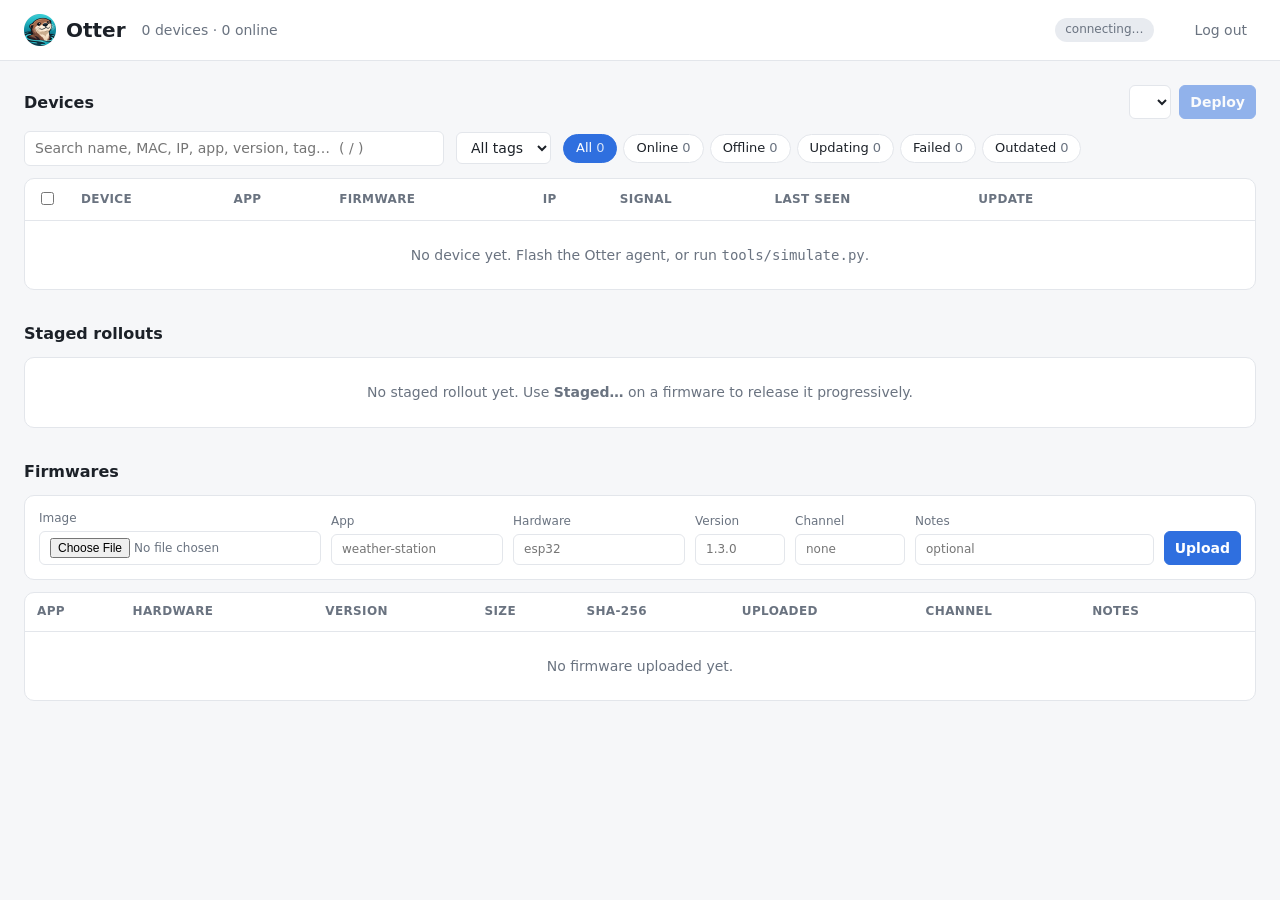
==== server/otter/static/index.html @ e9c2b3d4 "Crash reports: core dump summaries decoded into readable call stacks - ESP-IDF agent: after a crash " ====
<!doctype html>
<html lang="en">
<head>
  <meta charset="utf-8">
  <meta name="viewport" content="width=device-width, initial-scale=1">
  <title>Otter</title>
  <link rel="icon" type="image/png" href="favicon.png">
  <link rel="apple-touch-icon" href="apple-touch-icon.png">
  <link rel="stylesheet" href="style.css">
</head>
<body>
  <header>
    <h1><img src="logo-mark.png" alt="" width="32" height="32"> Otter</h1>
    <div id="summary" class="muted"></div>
    <span id="live" class="live">connecting…</span>
    <span id="user" class="muted"></span>
    <button id="logout" class="ghost">Log out</button>
  </header>

  <main>
    <section>
      <div class="section-head">
        <h2>Devices</h2>
        <div class="toolbar">
          <button class="ghost selection-cmd" data-cmd="identify" hidden title="Make the selected devices show themselves (LED)">Identify</button>
          <button class="ghost selection-cmd" data-cmd="reboot" hidden>Reboot</button>
          <select id="deploy-fw" aria-label="Firmware to deploy"></select>
          <button id="deploy-btn" class="primary" disabled>Deploy</button>
        </div>
      </div>
      <div class="filters">
        <input type="search" id="search" placeholder="Search name, MAC, IP, app, version, tag…  ( / )" aria-label="Search devices">
        <select id="tag-filter" aria-label="Filter by tag"></select>
        <div class="chips" role="group" aria-label="Show"></div>
      </div>
      <div class="table-wrap">
        <table id="devices">
          <thead>
            <tr>
              <th class="check"><input type="checkbox" id="select-all" aria-label="Select all"></th>
              <th>Device</th>
              <th>App</th>
              <th>Firmware</th>
              <th>IP</th>
              <th>Signal</th>
              <th>Last seen</th>
              <th class="update-col">Update</th>
              <th></th>
            </tr>
          </thead>
          <tbody></tbody>
        </table>
        <p id="no-devices" class="empty">No device yet. Flash the Otter agent, or run <code>tools/simulate.py</code>.</p>
        <p id="no-match" class="empty" hidden>No device matches these filters. <button class="link clear-filters">Clear filters</button></p>
      </div>
    </section>

    <section id="rollouts-section">
      <div class="section-head">
        <h2>Staged rollouts</h2>
      </div>
      <div id="rollouts"></div>
      <p id="no-rollouts" class="empty card">No staged rollout yet. Use <strong>Staged…</strong> on a firmware to release it progressively.</p>
    </section>

    <section>
      <div class="section-head">
        <h2>Firmwares</h2>
      </div>
      <form id="upload" class="upload">
        <label>Image <input type="file" name="file" accept=".bin" required></label>
        <label>App <input name="app" list="known-apps" placeholder="weather-station" required></label>
        <label>Hardware <input name="hw" list="known-hws" placeholder="esp32" required></label>
        <label>Version <input name="version" placeholder="1.3.0" required></label>
        <label>Channel <input name="channel" list="known-channels" placeholder="none" autocomplete="off"></label>
        <label class="grow">Notes <input name="notes" placeholder="optional"></label>
        <button class="primary" type="submit">Upload</button>
        <datalist id="known-apps"></datalist>
        <datalist id="known-hws"></datalist>
        <datalist id="known-channels"></datalist>
      </form>
      <div class="table-wrap">
        <table id="firmwares">
          <thead>
            <tr><th>App</th><th>Hardware</th><th>Version</th><th>Size</th><th>SHA-256</th><th>Uploaded</th><th>Channel</th><th>Notes</th><th></th></tr>
          </thead>
          <tbody></tbody>
        </table>
        <p id="no-firmwares" class="empty">No firmware uploaded yet.</p>
      </div>
    </section>
  </main>

  <dialog id="device-panel" aria-labelledby="panel-title">
    <div class="panel-head">
      <div>
        <h2 id="panel-title"></h2>
        <div class="panel-sub mono muted"></div>
      </div>
      <div class="toolbar">
        <button class="rename ghost">Rename</button>
        <button class="forget ghost danger">Forget</button>
        <button class="close ghost" aria-label="Close">✕</button>
      </div>
    </div>
    <dl class="info"></dl>
    <h3>Tags</h3>
    <div class="tag-editor">
      <div class="tag-list"></div>
      <form class="tag-add">
        <input name="tag" list="known-tags" placeholder="add a tag…" maxlength="32" autocomplete="off" aria-label="New tag">
        <button class="ghost" type="submit">Add</button>
      </form>
    </div>
    <datalist id="known-tags"></datalist>
    <h3>Update channel</h3>
    <div class="channel-follow">
      <select aria-label="Update channel"></select>
      <span class="muted">Gets the newest firmware published on this channel (and on <em>stable</em>) automatically.</span>
    </div>
    <h3>Configuration</h3>
    <div class="config">
      <p class="config-state"></p>
      <table class="config-table"><tbody></tbody></table>
      <form class="config-edit">
        <label>Values of <select name="scope" aria-label="Configuration scope"></select></label>
        <textarea name="values" rows="4" spellcheck="false" aria-label="Values (JSON object)"></textarea>
        <div class="config-actions"><span class="muted">A JSON object of strings, numbers and booleans.</span><button type="submit">Save</button></div>
      </form>
    </div>
    <h3>Access</h3>
    <div class="access">
      <span class="access-state"></span>
      <button class="ghost approve" hidden>Approve</button>
      <button class="ghost reenroll" hidden>Re-enroll</button>
      <button class="ghost danger revoke" hidden>Revoke</button>
    </div>
    <h3>Commands</h3>
    <div class="commands">
      <div class="command-bar">
        <button class="ghost cmd" data-cmd="reboot">Reboot</button>
        <button class="ghost cmd" data-cmd="identify" title="Blink its LED, or whatever the firmware does to show itself">Identify</button>
        <form class="cmd-custom">
          <input name="name" placeholder="other command" maxlength="32" pattern="[a-z][a-z0-9_]{0,31}" autocomplete="off" aria-label="Command name" required>
          <input name="args" placeholder='args, e.g. {"level": 2}' autocomplete="off" aria-label="Command arguments (JSON object)">
          <button class="ghost" type="submit">Send</button>
        </form>
      </div>
      <ul class="command-log"></ul>
    </div>
    <h3>Crashes</h3>
    <div class="crashes">
      <p class="empty crashes-empty">No crash reported.</p>
      <div class="crash-list"></div>
    </div>
    <h3>Deployment history</h3>
    <div class="table-wrap">
      <table class="history">
        <thead><tr><th>Version</th><th>Status</th><th>Started</th><th>Duration</th><th>Details</th></tr></thead>
        <tbody></tbody>
      </table>
      <p class="empty history-empty">No deployment yet.</p>
    </div>
  </dialog>

  <dialog id="rollout-dialog" aria-labelledby="rollout-title">
    <form method="dialog" class="rollout-form">
      <h2 id="rollout-title"></h2>
      <p class="muted">Devices not on this version are split into stages. Each stage starts once the previous
        one succeeded and the soak time has passed; too many failures halt the rollout.</p>
      <div class="form-grid">
        <label>Stages (cumulative %) <input name="stages" value="10, 50, 100" required></label>
        <label>Soak time (minutes) <input name="soak" type="number" min="0" step="1" value="5" required></label>
        <label>Halt above (% failed) <input name="rate" type="number" min="0" max="100" step="1" value="20" required></label>
        <label>Target <select name="target"></select></label>
      </div>
      <p class="preview"></p>
      <div class="toolbar end">
        <button value="cancel" formnovalidate class="ghost">Cancel</button>
        <button value="start" class="primary">Start rollout</button>
      </div>
    </form>
  </dialog>

  <div id="toasts" aria-live="polite"></div>
  <script src="app.js"></script>
</body>
</html>
---- server/otter/static/style.css ----
:root {
  --bg: #f6f7f9;
  --surface: #ffffff;
  --border: #e3e6eb;
  --text: #1c2128;
  --muted: #6a7380;
  --accent: #2f6fdf;
  --accent-text: #ffffff;
  --ok: #1f9d55;
  --warn: #c98a00;
  --err: #d64545;
  --track: #e8ebf0;
  --row-hover: #f2f4f7;
  --mono: ui-monospace, SFMono-Regular, Menlo, Consolas, monospace;
  color-scheme: light;
}

@media (prefers-color-scheme: dark) {
  :root {
    --bg: #111418;
    --surface: #181c22;
    --border: #2a3039;
    --text: #e4e7eb;
    --muted: #8b95a3;
    --accent: #5b8ef0;
    --accent-text: #0b1220;
    --ok: #3cc47c;
    --warn: #e0a82e;
    --err: #ef6b6b;
    --track: #262c35;
    --row-hover: #1e232a;
    color-scheme: dark;
  }
}

* { box-sizing: border-box; }
/* `hidden` must win over any display rule (e.g. grid cards). */
[hidden] { display: none !important; }

body {
  margin: 0;
  background: var(--bg);
  color: var(--text);
  font: 14px/1.45 system-ui, -apple-system, "Segoe UI", sans-serif;
}

header {
  display: flex;
  align-items: center;
  gap: 16px;
  padding: 14px 24px;
  background: var(--surface);
  border-bottom: 1px solid var(--border);
}
header h1 { margin: 0; font-size: 20px; display: flex; align-items: center; gap: 10px; }
header h1 img { display: block; }
#summary { flex: 1; }

main { max-width: 1280px; margin: 0 auto; padding: 24px; display: grid; gap: 32px; }
/* Grid items don't shrink below their content by default: let wide tables scroll instead. */
main > section { min-width: 0; }

h2 { margin: 0; font-size: 16px; }
.section-head { display: flex; align-items: center; justify-content: space-between; gap: 12px; margin-bottom: 12px; flex-wrap: wrap; }
.toolbar { display: flex; gap: 8px; }

.muted { color: var(--muted); }
.mono { font-family: var(--mono); font-size: 12.5px; }

.live { font-size: 12px; padding: 3px 10px; border-radius: 99px; background: var(--track); color: var(--muted); }
.live.on { color: var(--ok); }
.live.on::before { content: "● "; }

.filters { display: flex; flex-wrap: wrap; gap: 8px 12px; align-items: center; margin-bottom: 12px; }
.filters input[type="search"] { flex: 1 1 260px; max-width: 420px; }
.chips { display: flex; flex-wrap: wrap; gap: 6px; }
.chip { border-radius: 99px; padding: 4px 12px; font-size: 13px; }
.chip .n { color: var(--muted); margin-left: 4px; font-variant-numeric: tabular-nums; }
.chip[aria-pressed="true"] { background: var(--accent); border-color: var(--accent); color: var(--accent-text); }
.chip[aria-pressed="true"] .n { color: inherit; opacity: .8; }
#tag-filter { max-width: 200px; }
.row-tags { display: flex; flex-wrap: wrap; gap: 4px; margin-top: 3px; }
.row-tags:empty { display: none; }
.tag-chip { font-size: 11px; padding: 0 7px; border-radius: 99px; color: var(--accent); background: color-mix(in srgb, var(--accent) 12%, transparent); white-space: nowrap; }
.tag-editor { display: flex; flex-wrap: wrap; gap: 8px; align-items: center; }
.tag-list { display: flex; flex-wrap: wrap; gap: 6px; }
.tag-list:empty::before { content: "No tag yet."; color: var(--muted); }
.tag-list .tag-chip { font-size: 13px; padding: 2px 4px 2px 10px; display: inline-flex; align-items: center; gap: 2px; }
.tag-list .tag-chip button { border: none; background: none; color: inherit; padding: 0 6px; line-height: 1; }
.tag-add { display: flex; gap: 6px; }
.tag-add input { width: 160px; }
#no-match .link { color: var(--accent); font-weight: 400; }

.table-wrap { background: var(--surface); border: 1px solid var(--border); border-radius: 10px; overflow-x: auto; }
table { width: 100%; border-collapse: collapse; }
th, td { padding: 10px 12px; text-align: left; white-space: nowrap; border-bottom: 1px solid var(--border); vertical-align: middle; }
th { font-size: 12px; font-weight: 600; color: var(--muted); text-transform: uppercase; letter-spacing: .03em; }
tbody tr:last-child td { border-bottom: none; }
tbody tr:hover { background: var(--row-hover); }
tr.offline td:not(.actions):not(.check) { opacity: .55; }
th.check, td.check { width: 32px; }
.update-col { width: 240px; }
.empty { margin: 0; padding: 24px; text-align: center; color: var(--muted); }

button, select, input {
  font: inherit;
  color: inherit;
  background: var(--surface);
  border: 1px solid var(--border);
  border-radius: 6px;
  padding: 6px 10px;
}
button { cursor: pointer; }
button:disabled { opacity: .5; cursor: default; }
button.primary { background: var(--accent); border-color: var(--accent); color: var(--accent-text); font-weight: 600; }
button.ghost { background: none; border-color: transparent; color: var(--muted); padding: 4px 8px; }
button.ghost:hover { border-color: var(--border); color: var(--text); }
button.danger:hover { color: var(--err); }
button.link { background: none; border: none; padding: 0; font-weight: 600; text-align: left; }
button.link:hover { color: var(--accent); }
input[type="checkbox"] { accent-color: var(--accent); }

.tag { font-size: 11px; padding: 1px 6px; border-radius: 4px; background: var(--track); color: var(--muted); font-family: var(--mono); }
.target { color: var(--accent); }

.dot { display: inline-block; width: 8px; height: 8px; border-radius: 50%; background: var(--muted); margin-right: 6px; }
.online .dot { background: var(--ok); box-shadow: 0 0 0 3px color-mix(in srgb, var(--ok) 20%, transparent); }

.signal { display: inline-flex; align-items: flex-end; gap: 2px; height: 14px; }
.signal i { width: 3px; background: var(--track); border-radius: 1px; }
.signal i:nth-child(1) { height: 25%; } .signal i:nth-child(2) { height: 50%; }
.signal i:nth-child(3) { height: 75%; } .signal i:nth-child(4) { height: 100%; }
.signal i.on { background: var(--text); }

.bar { height: 6px; background: var(--track); border-radius: 99px; overflow: hidden; }
.fill { height: 100%; width: 0; background: var(--accent); border-radius: 99px; transition: width .6s ease, background-color .3s; }
.st-pending .fill { width: 100% !important; background: repeating-linear-gradient(-45deg, var(--track) 0 6px, color-mix(in srgb, var(--accent) 35%, transparent) 6px 12px); background-size: 17px 17px; animation: stripes 1s linear infinite; }
.st-rebooting .fill { background: var(--warn); animation: pulse 1s ease-in-out infinite; }
.st-success .fill { background: var(--ok); }
.ustate { font-size: 12px; color: var(--muted); margin-top: 4px; }
.st-success .ustate { color: var(--ok); }
.st-failed .ustate { color: var(--err); }
.update:not([class*="st-"]) .ustate { margin-top: 0; }

@keyframes stripes { to { background-position: 17px 0; } }
@keyframes pulse { 50% { opacity: .5; } }

.actions { text-align: right; }

.upload { display: flex; flex-wrap: wrap; gap: 10px; align-items: flex-end; margin-bottom: 12px; padding: 14px; background: var(--surface); border: 1px solid var(--border); border-radius: 10px; }
.upload label { display: grid; gap: 4px; font-size: 12px; color: var(--muted); }
.upload label.grow { flex: 1; min-width: 160px; }
.upload input { width: 100%; }
.upload input[name="version"] { width: 90px; }

dialog#device-panel {
  width: min(760px, calc(100vw - 32px));
  max-height: calc(100vh - 64px);
  padding: 20px;
  border: 1px solid var(--border);
  border-radius: 12px;
  background: var(--bg);
  color: var(--text);
  box-shadow: 0 12px 40px rgb(0 0 0 / .3);
}
dialog#device-panel::backdrop { background: rgb(0 0 0 / .45); }
.panel-head { display: flex; justify-content: space-between; align-items: flex-start; gap: 12px; margin-bottom: 16px; }
.panel-head h2 { font-size: 18px; }
h3 { margin: 20px 0 8px; font-size: 14px; }
.info { display: grid; grid-template-columns: repeat(auto-fill, minmax(160px, 1fr)); gap: 12px 20px; margin: 0; padding: 14px; background: var(--surface); border: 1px solid var(--border); border-radius: 10px; }
.info div { min-width: 0; }
.info dt { font-size: 11px; font-weight: 600; text-transform: uppercase; letter-spacing: .03em; color: var(--muted); }
.info dd { margin: 2px 0 0; overflow-wrap: anywhere; }
.info dd.crash { color: var(--err); font-weight: 600; }
.crash-chip { font-size: 11px; padding: 0 7px; border-radius: 99px; color: var(--err); background: color-mix(in srgb, var(--err) 12%, transparent); white-space: nowrap; }
.history td.details { white-space: normal; color: var(--muted); }
.badge { font-size: 12px; padding: 1px 8px; border-radius: 99px; background: var(--track); }
.badge.success { color: var(--ok); }
.badge.failed { color: var(--err); }
.badge.pending, .badge.downloading, .badge.rebooting { color: var(--accent); }

.card { background: var(--surface); border: 1px solid var(--border); border-radius: 10px; }
#rollouts { display: grid; gap: 12px; }
#rollouts:empty { display: none; }
.rollout { padding: 14px 16px; }
.rollout-head { display: flex; flex-wrap: wrap; align-items: center; gap: 8px 12px; }
.rollout-head .title { font-weight: 600; }
.rollout-head .toolbar { margin-left: auto; }
.rollout .message { margin: 8px 0 0; color: var(--err); }
.rollout .meta { margin: 6px 0 0; font-size: 12px; color: var(--muted); }
.stages { display: grid; grid-template-columns: repeat(auto-fit, minmax(150px, 1fr)); gap: 10px; margin-top: 12px; }
.stage { font-size: 12px; color: var(--muted); }
.stage.current { color: var(--text); }
.stage .label { display: flex; justify-content: space-between; margin-bottom: 4px; }
.segments { display: flex; height: 8px; border-radius: 99px; overflow: hidden; background: var(--track); }
.stage.current .segments { outline: 2px solid color-mix(in srgb, var(--accent) 45%, transparent); outline-offset: 1px; }
.segments i { display: block; height: 100%; }
.segments .success { background: var(--ok); }
.segments .failed { background: var(--err); }
.segments .active { background: var(--accent); }
.segments .cancelled { background: var(--muted); opacity: .5; }
.badge.running { color: var(--accent); }
.badge.halted, .badge.aborted { color: var(--err); }
.badge.completed { color: var(--ok); }
.badge.paused, .badge.queued { color: var(--warn); }
dialog#rollout-dialog { width: min(560px, calc(100vw - 32px)); padding: 20px; border: 1px solid var(--border); border-radius: 12px; background: var(--bg); color: var(--text); }
dialog#rollout-dialog::backdrop { background: rgb(0 0 0 / .45); }
.rollout-form h2 { margin-bottom: 6px; }
.rollout-form p { margin: 0 0 14px; font-size: 13px; }
.form-grid { display: grid; grid-template-columns: 1fr 1fr; gap: 12px; margin-bottom: 12px; }
.form-grid label { display: grid; gap: 4px; font-size: 12px; color: var(--muted); }
.rollout-form .preview { color: var(--text); }
.toolbar.end { justify-content: flex-end; }
@media (max-width: 480px) { .form-grid { grid-template-columns: 1fr; } }

.login-page { display: grid; place-items: center; min-height: 100vh; }
.login { width: min(360px, calc(100vw - 32px)); display: grid; justify-items: center; gap: 8px; padding: 24px 0; }
.login h1 { margin: 0 0 12px; font-size: 24px; }
.login form, .login .setup { width: 100%; padding: 20px; display: grid; gap: 12px; }
.login label { display: grid; gap: 4px; font-size: 12px; color: var(--muted); }
.login .error { margin: 0; color: var(--err); font-size: 13px; }
.login .setup { font-size: 13px; gap: 6px; }
.login pre { margin: 0; padding: 8px 10px; overflow-x: auto; font-family: var(--mono); font-size: 12px; background: var(--track); border-radius: 6px; }
#user { font-size: 13px; }

.chan-chip { font-size: 11px; padding: 0 7px; border-radius: 99px; color: var(--ok); background: color-mix(in srgb, var(--ok) 12%, transparent); white-space: nowrap; }
.config-state { margin: 0 0 6px; font-size: 13px; }
.config-state.pending { color: var(--accent); }
.config-state.unsupported { color: var(--muted); }
.config-table { border-collapse: collapse; font-size: 13px; margin-bottom: 8px; }
.config-table td { padding: 3px 14px 3px 0; border-top: 1px solid var(--border); }
.config-table td.key { font-family: var(--mono, monospace); }
.config-table td.src { color: var(--muted); }
.config-edit { display: grid; gap: 6px; font-size: 13px; }
.config-edit textarea { font-family: var(--mono, monospace); font-size: 12px; width: 100%; box-sizing: border-box; resize: vertical; }
.config-actions { display: flex; justify-content: space-between; align-items: center; gap: 8px; }
.access { display: flex; flex-wrap: wrap; gap: 6px 10px; align-items: center; font-size: 13px; }
.access-state.revoked { color: var(--err); font-weight: 600; }
.access-state.awaiting_approval { color: var(--warn); font-weight: 600; }
.auth-chip { font-size: 11px; padding: 0 7px; border-radius: 99px; white-space: nowrap; }
.auth-chip.revoked { color: var(--err); background: color-mix(in srgb, var(--err) 12%, transparent); }
.auth-chip.awaiting_approval { color: var(--warn); background: color-mix(in srgb, var(--warn) 14%, transparent); }
.crash-list details { border-top: 1px solid var(--border); padding: 6px 0; font-size: 13px; }
.crash-list summary { cursor: pointer; }
.crash-list summary .reason { color: var(--err); }
.crash-list ol { margin: 6px 0 2px; padding-left: 22px; font-family: var(--mono, monospace); font-size: 12px; }
.crash-list li.stack { opacity: .75; }
.crash-list .where { color: var(--muted); }
.crash-list .hint { color: var(--muted); margin: 4px 0 0; }
.command-bar { display: flex; flex-wrap: wrap; gap: 6px; align-items: center; }
.cmd-custom { display: flex; flex-wrap: wrap; gap: 6px; margin-left: auto; }
.cmd-custom input[name=name] { width: 140px; }
.cmd-custom input[name=args] { width: 180px; font-family: var(--mono, monospace); font-size: 12px; }
.command-log { list-style: none; margin: 8px 0 0; padding: 0; font-size: 13px; }
.command-log li { display: flex; flex-wrap: wrap; gap: 4px 10px; padding: 4px 0; border-top: 1px solid var(--border); }
.command-log .cmd-name { font-family: var(--mono, monospace); }
.command-log .cmd-result { color: var(--muted); overflow-wrap: anywhere; }
.command-log .done { color: var(--ok); }
.command-log .failed, .command-log .expired { color: var(--err); }
.command-log .queued, .command-log .sent { color: var(--accent); }
.channel-follow { display: flex; flex-wrap: wrap; gap: 8px 12px; align-items: center; font-size: 13px; }
.channel-select { padding: 3px 6px; font-size: 13px; }
.upload input[name="channel"] { width: 110px; }

#toasts { position: fixed; right: 16px; bottom: 16px; display: grid; gap: 8px; z-index: 10; }
.toast { background: var(--surface); border: 1px solid var(--border); border-left: 3px solid var(--accent); padding: 10px 14px; border-radius: 8px; box-shadow: 0 4px 16px rgb(0 0 0 / .15); max-width: 380px; }
.toast.ok { border-left-color: var(--ok); }
.toast.err { border-left-color: var(--err); }

@media (max-width: 640px) {
  header, main { padding-left: 16px; padding-right: 16px; }
  header { flex-wrap: wrap; }
}
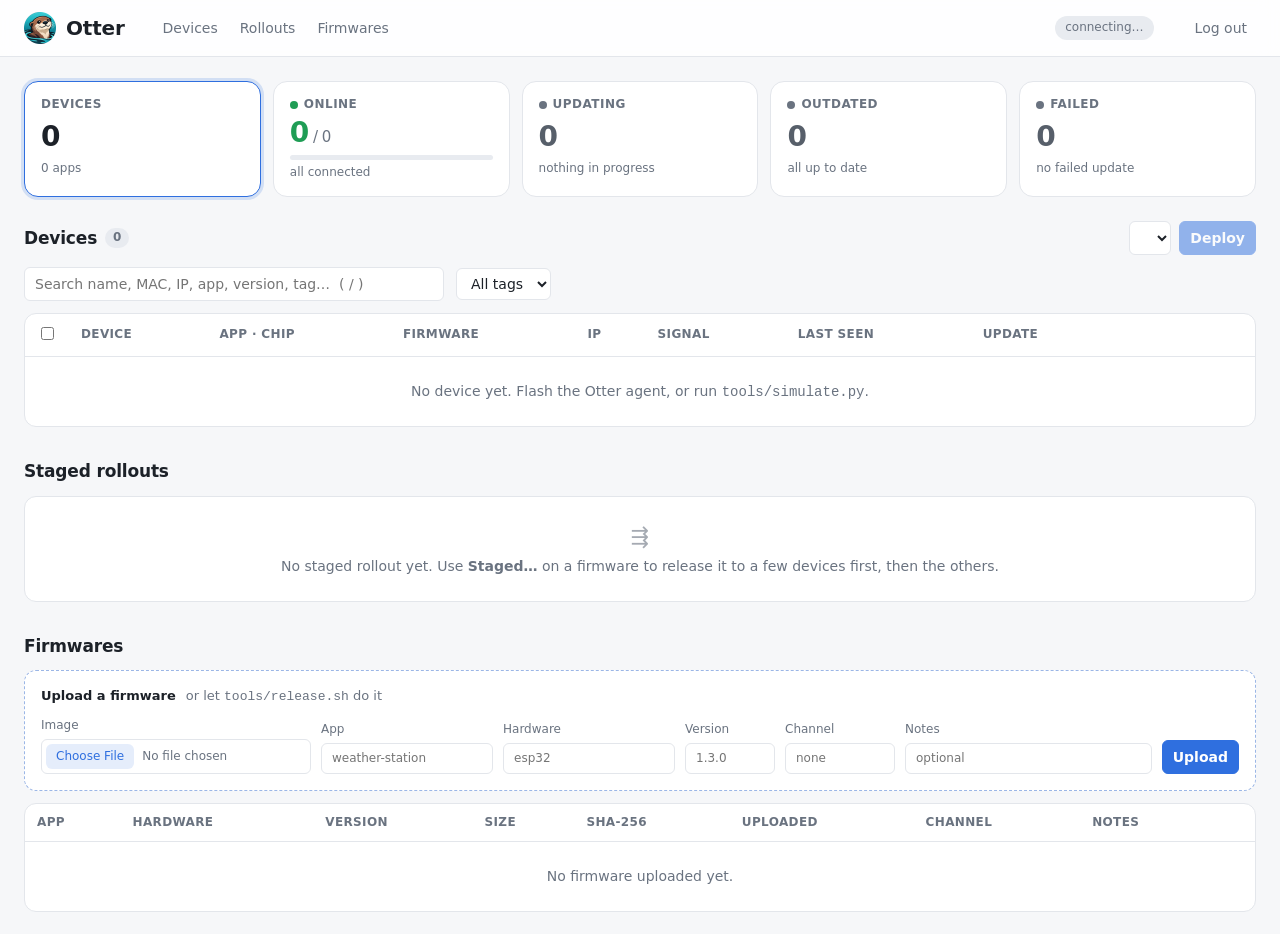
==== commit c4a61490: "A nicer main page - A fleet overview on top: devices, online (with a bar), updating (average   progr" ====
--- a/server/otter/static/index.html
+++ b/server/otter/static/index.html
@@ -11,16 +11,21 @@
 <body>
   <header>
     <h1><img src="logo-mark.png" alt="" width="32" height="32"> Otter</h1>
-    <div id="summary" class="muted"></div>
+    <nav class="sections" aria-label="Sections">
+      <a href="#devices-section">Devices</a>
+      <a href="#rollouts-section">Rollouts</a>
+      <a href="#firmwares-section">Firmwares</a>
+    </nav>
     <span id="live" class="live">connecting…</span>
     <span id="user" class="muted"></span>
     <button id="logout" class="ghost">Log out</button>
   </header>
 
   <main>
-    <section>
+    <section id="devices-section">
+      <div class="overview" role="group" aria-label="Show"></div>
       <div class="section-head">
-        <h2>Devices</h2>
+        <h2>Devices <span class="count" id="device-count"></span></h2>
         <div class="toolbar">
           <button class="ghost selection-cmd" data-cmd="identify" hidden title="Make the selected devices show themselves (LED)">Identify</button>
           <button class="ghost selection-cmd" data-cmd="reboot" hidden>Reboot</button>
@@ -31,7 +36,6 @@
       <div class="filters">
         <input type="search" id="search" placeholder="Search name, MAC, IP, app, version, tag…  ( / )" aria-label="Search devices">
         <select id="tag-filter" aria-label="Filter by tag"></select>
-        <div class="chips" role="group" aria-label="Show"></div>
       </div>
       <div class="table-wrap">
         <table id="devices">
@@ -39,7 +43,7 @@
             <tr>
               <th class="check"><input type="checkbox" id="select-all" aria-label="Select all"></th>
               <th>Device</th>
-              <th>App</th>
+              <th>App · chip</th>
               <th>Firmware</th>
               <th>IP</th>
               <th>Signal</th>
@@ -60,14 +64,15 @@
         <h2>Staged rollouts</h2>
       </div>
       <div id="rollouts"></div>
-      <p id="no-rollouts" class="empty card">No staged rollout yet. Use <strong>Staged…</strong> on a firmware to release it progressively.</p>
+      <p id="no-rollouts" class="empty card"><span class="empty-icon" aria-hidden="true">⇶</span>No staged rollout yet. Use <strong>Staged…</strong> on a firmware to release it to a few devices first, then the others.</p>
     </section>
 
-    <section>
+    <section id="firmwares-section">
       <div class="section-head">
-        <h2>Firmwares</h2>
+        <h2>Firmwares <span class="count" id="firmware-count"></span></h2>
       </div>
       <form id="upload" class="upload">
+        <div class="upload-title"><strong>Upload a firmware</strong><span class="muted">or let <code>tools/release.sh</code> do it</span></div>
         <label>Image <input type="file" name="file" accept=".bin" required></label>
         <label>App <input name="app" list="known-apps" placeholder="weather-station" required></label>
         <label>Hardware <input name="hw" list="known-hws" placeholder="esp32" required></label>
@@ -92,10 +97,16 @@
   </main>
 
   <dialog id="device-panel" aria-labelledby="panel-title">
-    <div class="panel-head">
-      <div>
-        <h2 id="panel-title"></h2>
-        <div class="panel-sub mono muted"></div>
+    <div class="panel-hero">
+      <div class="hero-chip" aria-hidden="true">
+        <svg viewBox="0 0 24 24" width="28" height="28" fill="none" stroke="currentColor" stroke-width="1.6" stroke-linecap="round">
+          <rect x="6" y="6" width="12" height="12" rx="2"/><rect x="9.5" y="9.5" width="5" height="5" rx=".8"/>
+          <path d="M9 2.5v3.5M15 2.5v3.5M9 18v3.5M15 18v3.5M2.5 9H6M2.5 15H6M18 9h3.5M18 15h3.5"/>
+        </svg>
+      </div>
+      <div class="hero-id">
+        <div class="hero-title"><h2 id="panel-title"></h2><span class="status-pill"></span></div>
+        <div class="panel-sub"></div>
       </div>
       <div class="toolbar">
         <button class="rename ghost">Rename</button>
@@ -103,63 +114,94 @@
         <button class="close ghost" aria-label="Close">✕</button>
       </div>
     </div>
-    <dl class="info"></dl>
-    <h3>Tags</h3>
-    <div class="tag-editor">
-      <div class="tag-list"></div>
-      <form class="tag-add">
-        <input name="tag" list="known-tags" placeholder="add a tag…" maxlength="32" autocomplete="off" aria-label="New tag">
-        <button class="ghost" type="submit">Add</button>
-      </form>
-    </div>
-    <datalist id="known-tags"></datalist>
-    <h3>Update channel</h3>
-    <div class="channel-follow">
-      <select aria-label="Update channel"></select>
-      <span class="muted">Gets the newest firmware published on this channel (and on <em>stable</em>) automatically.</span>
-    </div>
-    <h3>Configuration</h3>
-    <div class="config">
-      <p class="config-state"></p>
-      <table class="config-table"><tbody></tbody></table>
-      <form class="config-edit">
-        <label>Values of <select name="scope" aria-label="Configuration scope"></select></label>
-        <textarea name="values" rows="4" spellcheck="false" aria-label="Values (JSON object)"></textarea>
-        <div class="config-actions"><span class="muted">A JSON object of strings, numbers and booleans.</span><button type="submit">Save</button></div>
-      </form>
-    </div>
-    <h3>Access</h3>
-    <div class="access">
-      <span class="access-state"></span>
-      <button class="ghost approve" hidden>Approve</button>
-      <button class="ghost reenroll" hidden>Re-enroll</button>
-      <button class="ghost danger revoke" hidden>Revoke</button>
-    </div>
-    <h3>Commands</h3>
-    <div class="commands">
-      <div class="command-bar">
-        <button class="ghost cmd" data-cmd="reboot">Reboot</button>
-        <button class="ghost cmd" data-cmd="identify" title="Blink its LED, or whatever the firmware does to show itself">Identify</button>
-        <form class="cmd-custom">
-          <input name="name" placeholder="other command" maxlength="32" pattern="[a-z][a-z0-9_]{0,31}" autocomplete="off" aria-label="Command name" required>
-          <input name="args" placeholder='args, e.g. {"level": 2}' autocomplete="off" aria-label="Command arguments (JSON object)">
-          <button class="ghost" type="submit">Send</button>
-        </form>
-      </div>
-      <ul class="command-log"></ul>
-    </div>
-    <h3>Crashes</h3>
-    <div class="crashes">
-      <p class="empty crashes-empty">No crash reported.</p>
-      <div class="crash-list"></div>
-    </div>
-    <h3>Deployment history</h3>
-    <div class="table-wrap">
-      <table class="history">
-        <thead><tr><th>Version</th><th>Status</th><th>Started</th><th>Duration</th><th>Details</th></tr></thead>
-        <tbody></tbody>
-      </table>
-      <p class="empty history-empty">No deployment yet.</p>
+
+    <div class="stat-row"></div>
+
+    <div class="panel-grid">
+      <section class="pcard">
+        <h3>Hardware</h3>
+        <dl class="info info-hw"></dl>
+      </section>
+      <section class="pcard">
+        <h3>Connection</h3>
+        <dl class="info info-net"></dl>
+      </section>
+
+      <section class="pcard wide">
+        <div class="pcard-head">
+          <h3>Updates</h3>
+          <label class="channel-follow">
+            <span class="muted">Channel</span>
+            <select aria-label="Update channel"></select>
+          </label>
+        </div>
+        <p class="hint channel-hint">Following a channel installs the newest firmware published on it (and on <em>stable</em>) automatically.</p>
+        <div class="table-wrap">
+          <table class="history">
+            <thead><tr><th>Version</th><th>Status</th><th>Started</th><th>Duration</th><th>Details</th></tr></thead>
+            <tbody></tbody>
+          </table>
+          <p class="empty history-empty">No deployment yet.</p>
+        </div>
+      </section>
+
+      <section class="pcard wide">
+        <h3>Commands</h3>
+        <div class="commands">
+          <div class="command-bar">
+            <button class="cmd" data-cmd="reboot">↻ Reboot</button>
+            <button class="cmd" data-cmd="identify" title="Blink its LED, or whatever the firmware does to show itself">✦ Identify</button>
+            <form class="cmd-custom">
+              <input name="name" placeholder="other command" maxlength="32" pattern="[a-z][a-z0-9_]{0,31}" autocomplete="off" aria-label="Command name" required>
+              <input name="args" placeholder='args, e.g. {"level": 2}' autocomplete="off" aria-label="Command arguments (JSON object)">
+              <button type="submit">Send</button>
+            </form>
+          </div>
+          <ul class="command-log"></ul>
+        </div>
+      </section>
+
+      <section class="pcard">
+        <h3>Configuration</h3>
+        <div class="config">
+          <p class="config-state"></p>
+          <table class="config-table"><tbody></tbody></table>
+          <form class="config-edit">
+            <label>Values of <select name="scope" aria-label="Configuration scope"></select></label>
+            <textarea name="values" rows="4" spellcheck="false" aria-label="Values (JSON object)"></textarea>
+            <div class="config-actions"><span class="muted">A JSON object of strings, numbers and booleans.</span><button type="submit">Save</button></div>
+          </form>
+        </div>
+      </section>
+
+      <section class="pcard">
+        <h3>Tags</h3>
+        <div class="tag-editor">
+          <div class="tag-list"></div>
+          <form class="tag-add">
+            <input name="tag" list="known-tags" placeholder="add a tag…" maxlength="32" autocomplete="off" aria-label="New tag">
+            <button type="submit">Add</button>
+          </form>
+        </div>
+        <datalist id="known-tags"></datalist>
+        <h3 class="sub">Access</h3>
+        <div class="access">
+          <span class="access-state"></span>
+          <div class="access-actions">
+            <button class="approve" hidden>Approve</button>
+            <button class="reenroll" hidden>Re-enroll</button>
+            <button class="danger revoke" hidden>Revoke</button>
+          </div>
+        </div>
+      </section>
+
+      <section class="pcard wide">
+        <h3>Crashes</h3>
+        <div class="crashes">
+          <p class="empty crashes-empty">No crash reported. ✓</p>
+          <div class="crash-list"></div>
+        </div>
+      </section>
     </div>
   </dialog>
 
--- a/server/otter/static/style.css
+++ b/server/otter/static/style.css
@@ -45,22 +45,29 @@
 }
 
 header {
+  position: sticky; top: 0; z-index: 5;
   display: flex;
   align-items: center;
   gap: 16px;
-  padding: 14px 24px;
-  background: var(--surface);
+  padding: 12px 24px;
+  background: color-mix(in srgb, var(--surface) 85%, transparent);
+  backdrop-filter: saturate(1.4) blur(10px);
   border-bottom: 1px solid var(--border);
 }
-header h1 { margin: 0; font-size: 20px; display: flex; align-items: center; gap: 10px; }
+header h1 { margin: 0; font-size: 20px; display: flex; align-items: center; gap: 10px; letter-spacing: -.01em; }
 header h1 img { display: block; }
-#summary { flex: 1; }
+nav.sections { flex: 1; display: flex; gap: 2px; margin-left: 12px; }
+nav.sections a { color: var(--muted); text-decoration: none; font-weight: 500; padding: 6px 10px; border-radius: 8px; }
+nav.sections a:hover { color: var(--text); background: var(--row-hover); }
+main > section { scroll-margin-top: 72px; }
 
 main { max-width: 1280px; margin: 0 auto; padding: 24px; display: grid; gap: 32px; }
 /* Grid items don't shrink below their content by default: let wide tables scroll instead. */
 main > section { min-width: 0; }
 
-h2 { margin: 0; font-size: 16px; }
+h2 { margin: 0; font-size: 17px; display: flex; align-items: center; gap: 8px; letter-spacing: -.01em; }
+h2 .count { font-size: 12px; font-weight: 600; padding: 1px 8px; border-radius: 99px; background: var(--track); color: var(--muted); }
+h2 .count:empty { display: none; }
 .section-head { display: flex; align-items: center; justify-content: space-between; gap: 12px; margin-bottom: 12px; flex-wrap: wrap; }
 .toolbar { display: flex; gap: 8px; }
 
@@ -71,13 +78,32 @@
 .live.on { color: var(--ok); }
 .live.on::before { content: "● "; }
 
+/* Fleet overview: tiles that also filter the device list. */
+.overview { display: grid; grid-template-columns: repeat(5, minmax(0, 1fr)); gap: 12px; margin-bottom: 24px; }
+.tile {
+  --tone: var(--muted);
+  display: grid; gap: 2px; text-align: left; padding: 14px 16px; border-radius: 14px;
+  background: var(--surface); border: 1px solid var(--border);
+  transition: border-color .15s, box-shadow .15s, transform .15s;
+}
+.tile.ok { --tone: var(--ok); }
+.tile.accent { --tone: var(--accent); }
+.tile.warn { --tone: var(--warn); }
+.tile.err { --tone: var(--err); }
+.tile:hover { border-color: color-mix(in srgb, var(--tone) 45%, var(--border)); transform: translateY(-1px); box-shadow: 0 6px 18px rgb(0 0 0 / .06); }
+.tile[aria-pressed="true"] { border-color: var(--tone); box-shadow: 0 0 0 3px color-mix(in srgb, var(--tone) 18%, transparent); }
+.tile[data-show="all"][aria-pressed="true"] { --tone: var(--accent); }
+.tile-label { font-size: 12px; font-weight: 600; text-transform: uppercase; letter-spacing: .04em; color: var(--muted); display: flex; align-items: center; gap: 6px; }
+.tile:not([data-show="all"]) .tile-label::before { content: ""; width: 8px; height: 8px; border-radius: 50%; background: var(--tone); }
+.tile-value { font-size: 28px; font-weight: 650; letter-spacing: -.02em; font-variant-numeric: tabular-nums; line-height: 1.2; }
+.tile-value small { font-size: 15px; font-weight: 500; color: var(--muted); }
+.tile:not(.ok):not([data-show="all"]) .tile-value { color: color-mix(in srgb, var(--tone) 75%, var(--text)); }
+.tile-foot { font-size: 12px; color: var(--muted); }
+.tile .bar { height: 5px; margin: 4px 0 4px; }
+.tile.ok .fill { background: var(--ok); }
+
 .filters { display: flex; flex-wrap: wrap; gap: 8px 12px; align-items: center; margin-bottom: 12px; }
 .filters input[type="search"] { flex: 1 1 260px; max-width: 420px; }
-.chips { display: flex; flex-wrap: wrap; gap: 6px; }
-.chip { border-radius: 99px; padding: 4px 12px; font-size: 13px; }
-.chip .n { color: var(--muted); margin-left: 4px; font-variant-numeric: tabular-nums; }
-.chip[aria-pressed="true"] { background: var(--accent); border-color: var(--accent); color: var(--accent-text); }
-.chip[aria-pressed="true"] .n { color: inherit; opacity: .8; }
 #tag-filter { max-width: 200px; }
 .row-tags { display: flex; flex-wrap: wrap; gap: 4px; margin-top: 3px; }
 .row-tags:empty { display: none; }
@@ -91,18 +117,38 @@
 .tag-add input { width: 160px; }
 #no-match .link { color: var(--accent); font-weight: 400; }
 
-.table-wrap { background: var(--surface); border: 1px solid var(--border); border-radius: 10px; overflow-x: auto; }
+.table-wrap { background: var(--surface); border: 1px solid var(--border); border-radius: 12px; overflow-x: auto; }
 table { width: 100%; border-collapse: collapse; }
 th, td { padding: 10px 12px; text-align: left; white-space: nowrap; border-bottom: 1px solid var(--border); vertical-align: middle; }
 th { font-size: 12px; font-weight: 600; color: var(--muted); text-transform: uppercase; letter-spacing: .03em; }
 tbody tr:last-child td { border-bottom: none; }
 tbody tr:hover { background: var(--row-hover); }
+#devices tbody tr { cursor: pointer; }
+#devices td { padding-top: 12px; padding-bottom: 12px; }
+.who-wrap { display: flex; align-items: center; gap: 12px; }
+.avatar {
+  --tone: var(--ok);
+  flex: none; display: grid; place-items: center; width: 36px; height: 36px; border-radius: 10px;
+  color: var(--tone); background: color-mix(in srgb, var(--tone) 12%, transparent);
+}
+tr[data-status="err"] .avatar { --tone: var(--err); }
+tr[data-status="warn"] .avatar { --tone: var(--warn); }
+tr[data-status="accent"] .avatar { --tone: var(--accent); }
+tr[data-status="off"] .avatar { --tone: var(--muted); }
+#devices .name { font-size: 14.5px; }
+#devices .mac { font-size: 11.5px; }
+#devices .app { font-weight: 500; }
+#devices .hw { font-size: 12px; color: var(--muted); margin-top: 2px; }
+.newer { font-family: system-ui, sans-serif; font-size: 11px; font-weight: 600; padding: 1px 7px; border-radius: 99px; color: var(--warn); background: color-mix(in srgb, var(--warn) 14%, transparent); }
+.ver { font-family: var(--mono); font-size: 12.5px; padding: 2px 8px; border-radius: 6px; background: color-mix(in srgb, var(--accent) 10%, transparent); color: var(--accent); }
+td.fw-app { font-weight: 600; }
 tr.offline td:not(.actions):not(.check) { opacity: .55; }
 th.check, td.check { width: 32px; }
 .update-col { width: 240px; }
 .empty { margin: 0; padding: 24px; text-align: center; color: var(--muted); }
-
-button, select, input {
+.empty-icon { display: block; font-size: 22px; margin-bottom: 4px; opacity: .6; }
+
+button, select, input, textarea {
   font: inherit;
   color: inherit;
   background: var(--surface);
@@ -147,31 +193,115 @@
 
 .actions { text-align: right; }
 
-.upload { display: flex; flex-wrap: wrap; gap: 10px; align-items: flex-end; margin-bottom: 12px; padding: 14px; background: var(--surface); border: 1px solid var(--border); border-radius: 10px; }
+.upload { display: flex; flex-wrap: wrap; gap: 10px; align-items: flex-end; margin-bottom: 12px; padding: 16px; background: var(--surface); border: 1px dashed color-mix(in srgb, var(--accent) 40%, var(--border)); border-radius: 12px; }
+.upload-title { flex-basis: 100%; display: flex; flex-wrap: wrap; align-items: baseline; gap: 4px 10px; font-size: 13px; }
+.upload input[type="file"] { padding: 4px; }
+.upload input[type="file"]::file-selector-button { font: inherit; margin-right: 8px; padding: 4px 10px; border: none; border-radius: 6px; background: color-mix(in srgb, var(--accent) 12%, transparent); color: var(--accent); cursor: pointer; }
 .upload label { display: grid; gap: 4px; font-size: 12px; color: var(--muted); }
 .upload label.grow { flex: 1; min-width: 160px; }
 .upload input { width: 100%; }
 .upload input[name="version"] { width: 90px; }
 
+/* --- Device panel ------------------------------------------------------- */
 dialog#device-panel {
-  width: min(760px, calc(100vw - 32px));
-  max-height: calc(100vh - 64px);
-  padding: 20px;
+  --status: var(--ok);
+  width: min(980px, calc(100vw - 32px));
+  max-height: calc(100vh - 48px);
+  padding: 0;
   border: 1px solid var(--border);
-  border-radius: 12px;
+  border-radius: 16px;
   background: var(--bg);
   color: var(--text);
-  box-shadow: 0 12px 40px rgb(0 0 0 / .3);
-}
-dialog#device-panel::backdrop { background: rgb(0 0 0 / .45); }
-.panel-head { display: flex; justify-content: space-between; align-items: flex-start; gap: 12px; margin-bottom: 16px; }
-.panel-head h2 { font-size: 18px; }
-h3 { margin: 20px 0 8px; font-size: 14px; }
-.info { display: grid; grid-template-columns: repeat(auto-fill, minmax(160px, 1fr)); gap: 12px 20px; margin: 0; padding: 14px; background: var(--surface); border: 1px solid var(--border); border-radius: 10px; }
+  box-shadow: 0 24px 64px rgb(0 0 0 / .32);
+}
+dialog#device-panel[open] { animation: panel-in .18s ease-out; }
+@keyframes panel-in { from { opacity: 0; transform: translateY(8px) scale(.99); } }
+dialog#device-panel::backdrop { background: rgb(10 14 20 / .5); backdrop-filter: blur(2px); }
+#device-panel[data-status="err"] { --status: var(--err); }
+#device-panel[data-status="warn"] { --status: var(--warn); }
+#device-panel[data-status="accent"] { --status: var(--accent); }
+#device-panel[data-status="off"] { --status: var(--muted); }
+
+.panel-hero {
+  position: sticky; top: 0; z-index: 1;
+  display: flex; align-items: center; gap: 16px;
+  padding: 20px 24px;
+  background:
+    radial-gradient(120% 140% at 0% 0%, color-mix(in srgb, var(--status) 14%, transparent), transparent 60%),
+    var(--surface);
+  border-bottom: 1px solid var(--border);
+}
+.hero-chip {
+  flex: none; display: grid; place-items: center; width: 56px; height: 56px; border-radius: 14px;
+  color: var(--status);
+  background: color-mix(in srgb, var(--status) 12%, var(--surface));
+  border: 1px solid color-mix(in srgb, var(--status) 30%, transparent);
+}
+.hero-id { flex: 1; min-width: 0; }
+.hero-title { display: flex; flex-wrap: wrap; align-items: center; gap: 6px 12px; }
+.hero-title h2 { font-size: 21px; letter-spacing: -.01em; overflow-wrap: anywhere; }
+.status-pill {
+  display: inline-flex; align-items: center; gap: 6px;
+  font-size: 12px; font-weight: 600; padding: 2px 10px; border-radius: 99px;
+  color: var(--status); background: color-mix(in srgb, var(--status) 13%, transparent);
+}
+.status-pill::before { content: ""; width: 7px; height: 7px; border-radius: 50%; background: currentColor; }
+#device-panel[data-status="ok"] .status-pill::before { box-shadow: 0 0 0 3px color-mix(in srgb, var(--ok) 25%, transparent); }
+#device-panel[data-status="accent"] .status-pill::before { animation: pulse 1s ease-in-out infinite; }
+.panel-sub { display: flex; flex-wrap: wrap; align-items: center; gap: 2px 8px; margin-top: 4px; color: var(--muted); font-size: 13px; }
+.panel-sub .app-name { color: var(--text); font-weight: 600; }
+.panel-sub .sep { opacity: .5; }
+.panel-hero .toolbar { align-self: flex-start; }
+
+.stat-row { display: grid; grid-template-columns: repeat(4, minmax(0, 1fr)); gap: 12px; padding: 20px 24px 0; }
+.stat { padding: 12px 14px; background: var(--surface); border: 1px solid var(--border); border-radius: 12px; min-width: 0; }
+.stat-label { font-size: 11px; font-weight: 600; text-transform: uppercase; letter-spacing: .04em; color: var(--muted); }
+.stat-value { margin-top: 4px; font-size: 20px; font-weight: 600; font-variant-numeric: tabular-nums; display: flex; align-items: baseline; gap: 6px; white-space: nowrap; overflow: hidden; text-overflow: ellipsis; }
+.stat-value .mono { font-size: 19px; }
+.stat-value small { font-size: 12px; font-weight: 500; color: var(--muted); }
+.stat-foot { margin-top: 2px; font-size: 12px; color: var(--muted); min-height: 1.45em; }
+.stat-foot .bar { margin: 6px 0 4px; }
+.stat.weak .stat-foot { color: var(--warn); }
+.signal.big { height: 18px; gap: 3px; align-self: center; }
+.signal.big i { width: 4px; }
+.ok { color: var(--ok); }
+.err { color: var(--err); }
+.accent { color: var(--accent); }
+
+.panel-grid { display: grid; grid-template-columns: repeat(2, minmax(0, 1fr)); gap: 12px; padding: 12px 24px 24px; }
+.pcard { padding: 16px; background: var(--surface); border: 1px solid var(--border); border-radius: 12px; min-width: 0; }
+.pcard.wide { grid-column: 1 / -1; }
+.pcard h3 { margin: 0 0 12px; font-size: 13px; font-weight: 600; text-transform: uppercase; letter-spacing: .04em; color: var(--muted); }
+.pcard h3.sub { margin-top: 18px; }
+.pcard-head { display: flex; flex-wrap: wrap; align-items: center; justify-content: space-between; gap: 8px; margin-bottom: 4px; }
+.pcard-head h3 { margin: 0; }
+.pcard .hint { margin: 0 0 12px; font-size: 12px; color: var(--muted); }
+.pcard .table-wrap { border-radius: 8px; }
+.pcard .history th, .pcard .history td { padding: 8px 10px; }
+.pcard .empty { padding: 4px 0; text-align: left; font-size: 13px; }
+.pcard .table-wrap:has(.history[hidden]) { border: none; background: none; }
+.stat.weak .signal i.on { background: var(--warn); }
+
+.info { display: grid; grid-template-columns: repeat(2, minmax(0, 1fr)); gap: 12px 16px; margin: 0; }
 .info div { min-width: 0; }
-.info dt { font-size: 11px; font-weight: 600; text-transform: uppercase; letter-spacing: .03em; color: var(--muted); }
-.info dd { margin: 2px 0 0; overflow-wrap: anywhere; }
-.info dd.crash { color: var(--err); font-weight: 600; }
+.info dt { font-size: 12px; color: var(--muted); }
+.info dd { margin: 2px 0 0; overflow-wrap: anywhere; font-weight: 500; }
+.info dd .tag { font-size: 12px; }
+.meter { height: 4px; margin-top: 6px; border-radius: 99px; background: var(--track); overflow: hidden; }
+.meter i { display: block; height: 100%; background: var(--accent); border-radius: 99px; }
+.meter.full i { background: var(--warn); }
+
+.panel-grid button:not(.ghost):not(.link) { background: var(--bg); }
+.panel-grid button:not(.ghost):not(.link):hover { border-color: var(--accent); color: var(--accent); }
+.panel-grid button.danger:hover { border-color: var(--err); color: var(--err); }
+
+@media (max-width: 760px) {
+  .stat-row { grid-template-columns: repeat(2, minmax(0, 1fr)); padding: 16px 16px 0; }
+  .panel-grid { grid-template-columns: minmax(0, 1fr); padding: 12px 16px 16px; }
+  .panel-hero { padding: 16px; flex-wrap: wrap; }
+  .hero-chip { width: 44px; height: 44px; }
+  .panel-hero .toolbar { order: -1; width: 100%; justify-content: flex-end; margin-bottom: -8px; }
+}
 .crash-chip { font-size: 11px; padding: 0 7px; border-radius: 99px; color: var(--err); background: color-mix(in srgb, var(--err) 12%, transparent); white-space: nowrap; }
 .history td.details { white-space: normal; color: var(--muted); }
 .badge { font-size: 12px; padding: 1px 8px; border-radius: 99px; background: var(--track); }
@@ -179,7 +309,7 @@
 .badge.failed { color: var(--err); }
 .badge.pending, .badge.downloading, .badge.rebooting { color: var(--accent); }
 
-.card { background: var(--surface); border: 1px solid var(--border); border-radius: 10px; }
+.card { background: var(--surface); border: 1px solid var(--border); border-radius: 12px; }
 #rollouts { display: grid; gap: 12px; }
 #rollouts:empty { display: none; }
 .rollout { padding: 14px 16px; }
@@ -234,7 +364,9 @@
 .config-edit { display: grid; gap: 6px; font-size: 13px; }
 .config-edit textarea { font-family: var(--mono, monospace); font-size: 12px; width: 100%; box-sizing: border-box; resize: vertical; }
 .config-actions { display: flex; justify-content: space-between; align-items: center; gap: 8px; }
-.access { display: flex; flex-wrap: wrap; gap: 6px 10px; align-items: center; font-size: 13px; }
+.access { display: grid; gap: 10px; font-size: 13px; }
+.access-actions { display: flex; flex-wrap: wrap; gap: 6px; }
+.access-actions:not(:has(button:not([hidden]))) { display: none; }
 .access-state.revoked { color: var(--err); font-weight: 600; }
 .access-state.awaiting_approval { color: var(--warn); font-weight: 600; }
 .auth-chip { font-size: 11px; padding: 0 7px; border-radius: 99px; white-space: nowrap; }
@@ -258,7 +390,7 @@
 .command-log .done { color: var(--ok); }
 .command-log .failed, .command-log .expired { color: var(--err); }
 .command-log .queued, .command-log .sent { color: var(--accent); }
-.channel-follow { display: flex; flex-wrap: wrap; gap: 8px 12px; align-items: center; font-size: 13px; }
+.channel-follow { display: flex; gap: 8px; align-items: center; font-size: 13px; }
 .channel-select { padding: 3px 6px; font-size: 13px; }
 .upload input[name="channel"] { width: 110px; }
 
@@ -267,7 +399,15 @@
 .toast.ok { border-left-color: var(--ok); }
 .toast.err { border-left-color: var(--err); }
 
+@media (max-width: 1000px) {
+  .overview { grid-template-columns: repeat(3, minmax(0, 1fr)); }
+}
 @media (max-width: 640px) {
   header, main { padding-left: 16px; padding-right: 16px; }
-  header { flex-wrap: wrap; }
-}
+  header { flex-wrap: wrap; gap: 8px 12px; }
+  nav.sections { order: 3; flex-basis: 100%; margin-left: -10px; }
+  .overview { grid-template-columns: repeat(2, minmax(0, 1fr)); gap: 8px; }
+  .overview .tile[data-show="all"] { grid-column: 1 / -1; }
+  .tile { padding: 12px; }
+  .tile-value { font-size: 24px; }
+}
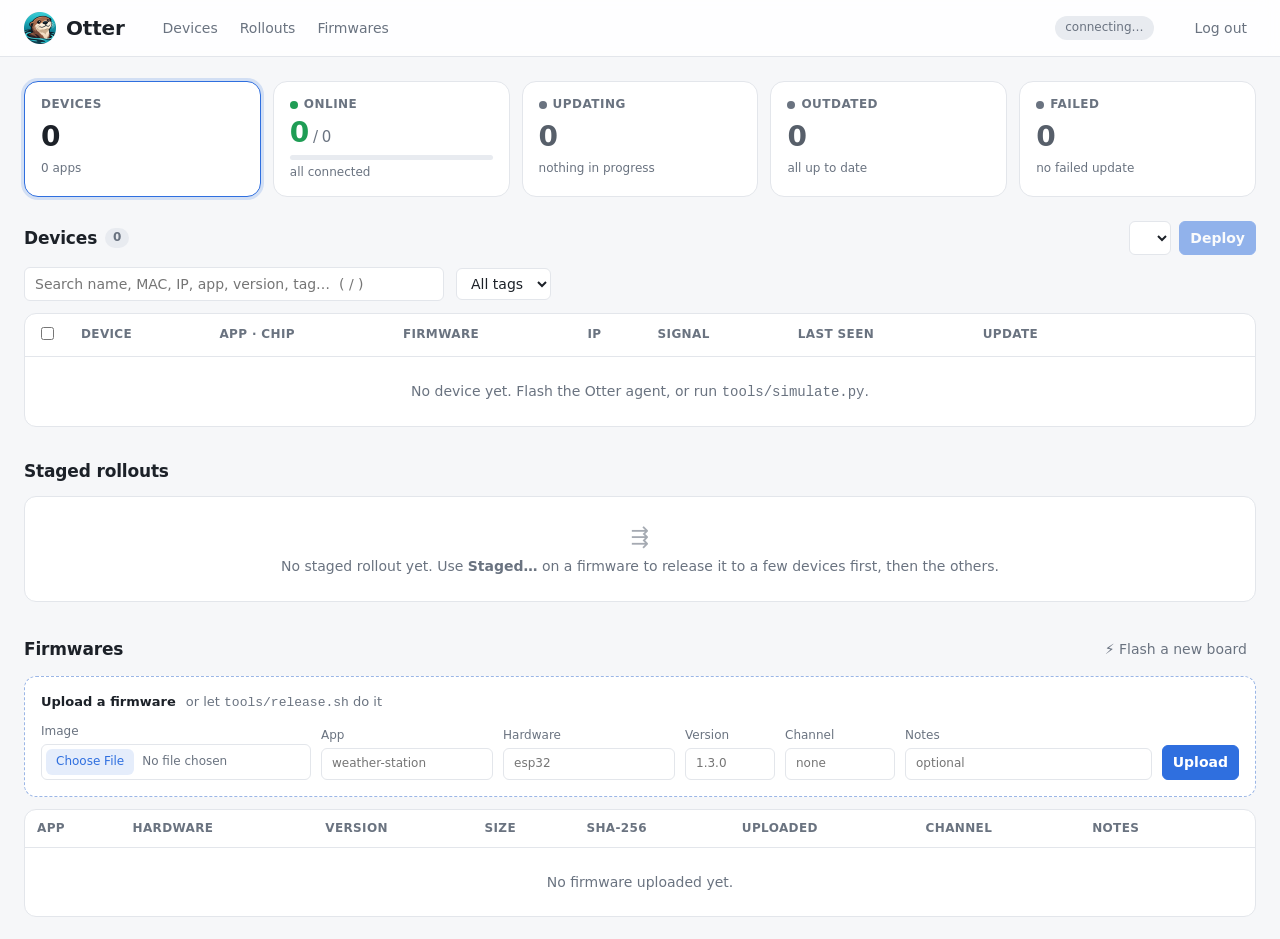
==== commit 68090b92: "Install firmware on a new board from the browser - firmware/scripts/factory_image.py (PlatformIO pos" ====
--- a/server/otter/static/index.html
+++ b/server/otter/static/index.html
@@ -70,6 +70,7 @@
     <section id="firmwares-section">
       <div class="section-head">
         <h2>Firmwares <span class="count" id="firmware-count"></span></h2>
+        <button id="install-btn" class="ghost" title="Install a firmware on a board plugged into this computer">⚡ Flash a new board</button>
       </div>
       <form id="upload" class="upload">
         <div class="upload-title"><strong>Upload a firmware</strong><span class="muted">or let <code>tools/release.sh</code> do it</span></div>
@@ -96,7 +97,7 @@
     </section>
   </main>
 
-  <dialog id="device-panel" aria-labelledby="panel-title">
+  <dialog id="device-panel" aria-labelledby="panel-title" tabindex="-1">
     <div class="panel-hero">
       <div class="hero-chip" aria-hidden="true">
         <svg viewBox="0 0 24 24" width="28" height="28" fill="none" stroke="currentColor" stroke-width="1.6" stroke-linecap="round">
@@ -205,6 +206,22 @@
     </div>
   </dialog>
 
+  <dialog id="install-dialog" aria-labelledby="install-title">
+    <form method="dialog" class="install">
+      <div class="install-head">
+        <h2 id="install-title">⚡ Flash a new board</h2>
+        <button class="ghost" value="close" aria-label="Close">✕</button>
+      </div>
+      <p class="muted">Plug the board into this computer over USB. Its flash is erased, then the firmware is
+        written. If the firmware speaks Improv (the ESP-IDF example does), you then pick its Wi-Fi network here.</p>
+      <label>Firmware <select id="install-fw"></select></label>
+      <p class="install-none" hidden>No firmware can be installed yet: upload one with its <code>factory.bin</code>
+        (<code>tools/push.sh</code> and <code>tools/release.sh</code> do it when the build made one).</p>
+      <p class="install-unsupported" hidden></p>
+      <div class="install-action"></div>
+    </form>
+  </dialog>
+
   <dialog id="rollout-dialog" aria-labelledby="rollout-title">
     <form method="dialog" class="rollout-form">
       <h2 id="rollout-title"></h2>
--- a/server/otter/static/style.css
+++ b/server/otter/static/style.css
@@ -215,6 +215,7 @@
   box-shadow: 0 24px 64px rgb(0 0 0 / .32);
 }
 dialog#device-panel[open] { animation: panel-in .18s ease-out; }
+dialog#device-panel:focus { outline: none; }
 @keyframes panel-in { from { opacity: 0; transform: translateY(8px) scale(.99); } }
 dialog#device-panel::backdrop { background: rgb(10 14 20 / .5); backdrop-filter: blur(2px); }
 #device-panel[data-status="err"] { --status: var(--err); }
@@ -287,6 +288,7 @@
 .info dt { font-size: 12px; color: var(--muted); }
 .info dd { margin: 2px 0 0; overflow-wrap: anywhere; font-weight: 500; }
 .info dd .tag { font-size: 12px; }
+.info dd .radio { display: inline-block; margin: 2px 4px 0 0; padding: 1px 8px; border-radius: 99px; font-size: 12px; background: var(--track); }
 .meter { height: 4px; margin-top: 6px; border-radius: 99px; background: var(--track); overflow: hidden; }
 .meter i { display: block; height: 100%; background: var(--accent); border-radius: 99px; }
 .meter.full i { background: var(--warn); }
@@ -333,6 +335,14 @@
 .badge.halted, .badge.aborted { color: var(--err); }
 .badge.completed { color: var(--ok); }
 .badge.paused, .badge.queued { color: var(--warn); }
+dialog#install-dialog { width: min(520px, calc(100vw - 32px)); padding: 20px 22px; border: 1px solid var(--border); border-radius: 16px; background: var(--bg); color: var(--text); box-shadow: 0 24px 64px rgb(0 0 0 / .32); }
+dialog#install-dialog::backdrop { background: rgb(10 14 20 / .5); backdrop-filter: blur(2px); }
+.install { display: grid; gap: 14px; }
+.install-head { display: flex; justify-content: space-between; align-items: center; }
+.install p { margin: 0; font-size: 13px; }
+.install label { display: grid; gap: 4px; font-size: 12px; color: var(--muted); }
+.install-unsupported { padding: 10px 12px; border-radius: 10px; color: var(--warn); background: color-mix(in srgb, var(--warn) 12%, transparent); }
+.install-action .primary { width: 100%; padding: 10px; font-size: 15px; }
 dialog#rollout-dialog { width: min(560px, calc(100vw - 32px)); padding: 20px; border: 1px solid var(--border); border-radius: 12px; background: var(--bg); color: var(--text); }
 dialog#rollout-dialog::backdrop { background: rgb(0 0 0 / .45); }
 .rollout-form h2 { margin-bottom: 6px; }
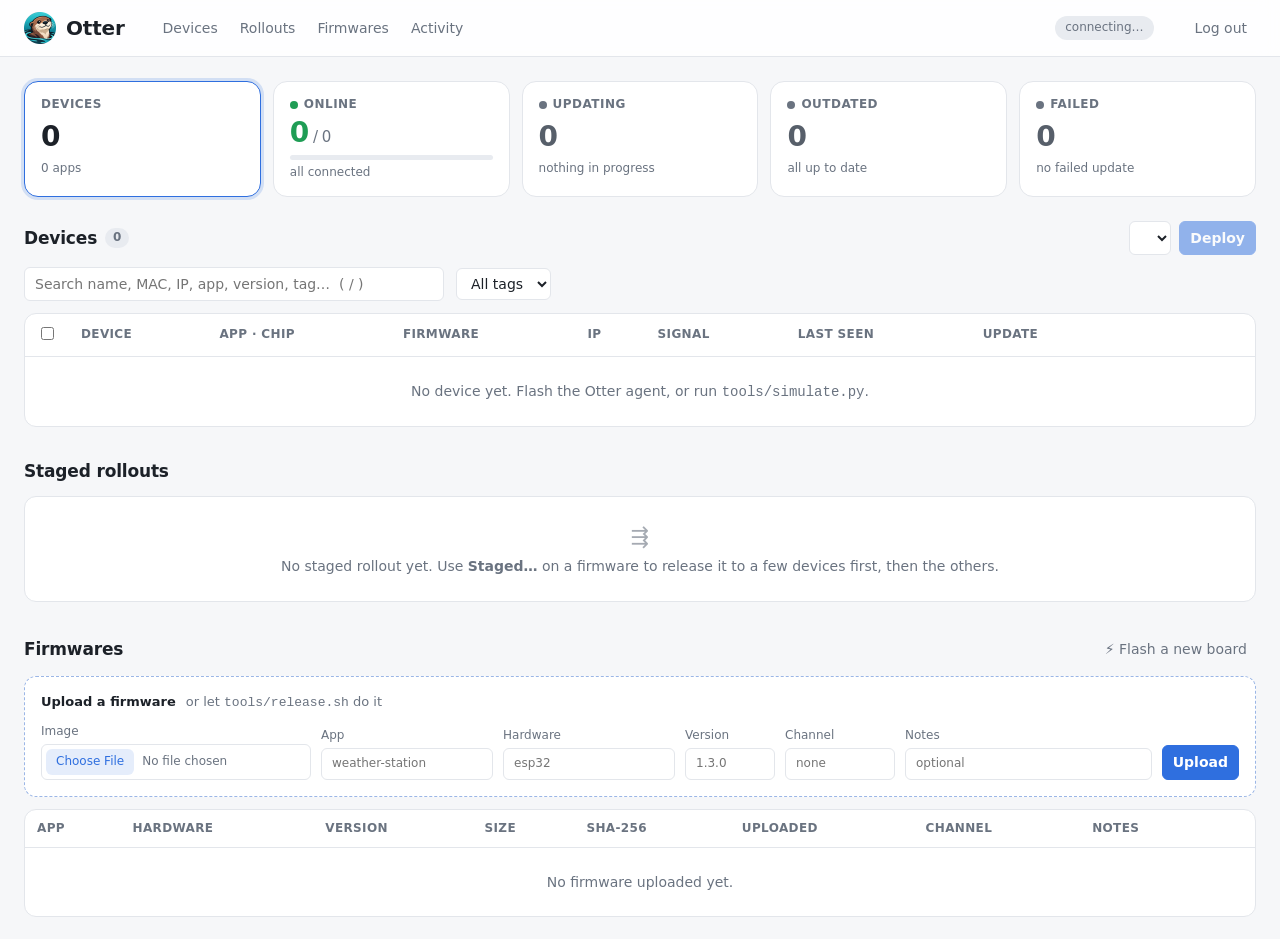
==== commit 58f0d617: "Read-only accounts and an activity log - Accounts are admin (the default, existing ones too) or view" ====
--- a/server/otter/static/index.html
+++ b/server/otter/static/index.html
@@ -15,6 +15,7 @@
       <a href="#devices-section">Devices</a>
       <a href="#rollouts-section">Rollouts</a>
       <a href="#firmwares-section">Firmwares</a>
+      <a href="#" id="activity-link">Activity</a>
     </nav>
     <span id="live" class="live">connecting…</span>
     <span id="user" class="muted"></span>
@@ -130,6 +131,21 @@
 
       <section class="pcard wide">
         <div class="pcard-head">
+          <h3>History</h3>
+          <div class="seg" role="group" aria-label="Time range">
+            <button type="button" data-hours="24" aria-pressed="true">24 h</button>
+            <button type="button" data-hours="168" aria-pressed="false">7 days</button>
+          </div>
+        </div>
+        <div class="history-charts">
+          <figure class="chart" data-key="rssi"><figcaption>Wi-Fi signal <span class="muted">dBm</span></figcaption><div class="plot"></div></figure>
+          <figure class="chart" data-key="free_heap"><figcaption>Free memory <span class="muted">KB</span></figcaption><div class="plot"></div></figure>
+        </div>
+        <p class="chart-legend muted"></p>
+      </section>
+
+      <section class="pcard wide">
+        <div class="pcard-head">
           <h3>Updates</h3>
           <label class="channel-follow">
             <span class="muted">Channel</span>
@@ -162,6 +178,17 @@
         </div>
       </section>
 
+      <section class="pcard wide">
+        <div class="pcard-head">
+          <h3>Logs</h3>
+          <div class="logs-tools">
+            <span class="logs-state muted"></span>
+            <button type="button" class="logs-toggle">▶ Live logs</button>
+          </div>
+        </div>
+        <pre class="logs" tabindex="0" aria-label="Device logs" aria-live="polite"></pre>
+      </section>
+
       <section class="pcard">
         <h3>Configuration</h3>
         <div class="config">
@@ -204,6 +231,17 @@
         </div>
       </section>
     </div>
+  </dialog>
+
+  <dialog id="activity-dialog" aria-labelledby="activity-title">
+    <form method="dialog">
+      <div class="install-head">
+        <h2 id="activity-title">Activity</h2>
+        <button class="ghost" value="close" aria-label="Close">✕</button>
+      </div>
+      <p class="muted">Changes made in the dashboard or through the API, newest first (kept 90 days).</p>
+      <ul class="activity-list"></ul>
+    </form>
   </dialog>
 
   <dialog id="install-dialog" aria-labelledby="install-title">
--- a/server/otter/static/style.css
+++ b/server/otter/static/style.css
@@ -289,6 +289,43 @@
 .info dd { margin: 2px 0 0; overflow-wrap: anywhere; font-weight: 500; }
 .info dd .tag { font-size: 12px; }
 .info dd .radio { display: inline-block; margin: 2px 4px 0 0; padding: 1px 8px; border-radius: 99px; font-size: 12px; background: var(--track); }
+.seg { display: inline-flex; padding: 2px; border-radius: 8px; background: var(--track); }
+.panel-grid .seg button { border: none; background: none; padding: 3px 10px; font-size: 12px; border-radius: 6px; color: var(--muted); }
+.panel-grid .seg button[aria-pressed="true"] { background: var(--surface); color: var(--text); box-shadow: 0 1px 2px rgb(0 0 0 / .12); }
+.history-charts { display: grid; grid-template-columns: repeat(2, minmax(0, 1fr)); gap: 16px; margin-top: 10px; }
+.chart { margin: 0; min-width: 0; }
+.chart figcaption { font-size: 12px; font-weight: 600; margin-bottom: 4px; }
+.chart .plot { position: relative; min-height: 150px; }
+.chart svg { display: block; width: 100%; height: auto; overflow: visible; }
+.chart .grid { stroke: var(--border); stroke-width: 1; }
+.chart .axis { fill: var(--muted); font-size: 10px; font-variant-numeric: tabular-nums; }
+.chart .line { fill: none; stroke: var(--accent); stroke-width: 2; stroke-linejoin: round; stroke-linecap: round; }
+.chart .restart { stroke: var(--muted); stroke-width: 1.5; stroke-dasharray: 3 3; }
+.chart .restart.crash { stroke: var(--err); }
+.chart .crosshair { stroke: var(--muted); stroke-width: 1; }
+.chart .hover circle { fill: var(--accent); stroke: var(--surface); stroke-width: 2; }
+.chart .hit { fill: transparent; cursor: crosshair; }
+.chart-tip { position: absolute; top: -6px; transform: translateY(-100%); padding: 4px 8px; border-radius: 6px; font-size: 12px; white-space: nowrap; pointer-events: none; background: var(--text); color: var(--bg); }
+.chart-tip span { opacity: .75; margin-left: 4px; }
+.chart-empty { margin: 0; padding: 50px 0; text-align: center; font-size: 13px; color: var(--muted); }
+.chart-legend { margin: 6px 0 0; font-size: 12px; display: flex; align-items: center; gap: 6px; flex-wrap: wrap; }
+.chart-legend .key { display: inline-block; width: 0; height: 12px; border-left: 1.5px dashed var(--muted); }
+.chart-legend .key.crash { border-color: var(--err); }
+@media (max-width: 760px) { .history-charts { grid-template-columns: minmax(0, 1fr); } }
+.logs-tools { display: flex; align-items: center; gap: 10px; font-size: 12px; }
+.logs-toggle.on { color: var(--err); }
+.logs {
+  margin: 10px 0 0; height: 260px; overflow: auto; padding: 10px 12px; border-radius: 10px;
+  background: #0b0f14; color: #c9d4de; font: 12px/1.55 var(--mono); white-space: pre-wrap; overflow-wrap: anywhere;
+  border: 1px solid var(--border);
+}
+.logs:empty::before { content: "Press Live logs: the device sends its log lines while this page is open (ESP-IDF agent)."; color: #6c7a89; font-family: system-ui, sans-serif; }
+.logs.watching:empty::before { content: "Waiting for the device… It hears about it at once, or at its next check-in."; }
+.log { display: block; }
+.log-time { color: #5d6b7a; margin-right: 10px; user-select: none; }
+.log.E { color: #ff8f8f; }
+.log.W { color: #f0c36a; }
+.log.D, .log.V { color: #8090a0; }
 .meter { height: 4px; margin-top: 6px; border-radius: 99px; background: var(--track); overflow: hidden; }
 .meter i { display: block; height: 100%; background: var(--accent); border-radius: 99px; }
 .meter.full i { background: var(--warn); }
@@ -335,6 +372,22 @@
 .badge.halted, .badge.aborted { color: var(--err); }
 .badge.completed { color: var(--ok); }
 .badge.paused, .badge.queued { color: var(--warn); }
+dialog#activity-dialog { width: min(720px, calc(100vw - 32px)); max-height: calc(100vh - 64px); padding: 20px 22px; border: 1px solid var(--border); border-radius: 16px; background: var(--bg); color: var(--text); box-shadow: 0 24px 64px rgb(0 0 0 / .32); }
+dialog#activity-dialog::backdrop { background: rgb(10 14 20 / .5); backdrop-filter: blur(2px); }
+#activity-dialog p { margin: 8px 0 12px; font-size: 13px; }
+.activity-list { list-style: none; margin: 0; padding: 0; font-size: 13px; }
+.activity-list li { display: grid; grid-template-columns: 90px 140px 1fr; gap: 10px; padding: 8px 0; border-top: 1px solid var(--border); }
+.activity-list .when { color: var(--muted); }
+.activity-list .who { font-weight: 600; overflow-wrap: anywhere; }
+.activity-list li.refused .what { color: var(--muted); }
+@media (max-width: 560px) { .activity-list li { grid-template-columns: 1fr; gap: 2px; } }
+
+/* A viewer account (#100): the controls that change things are hidden. */
+body.read-only :is(#deploy-btn, #deploy-fw, .selection-cmd, #devices .actions, #select-all, #devices .check,
+  #upload, #install-btn, #firmwares .actions, #firmwares .channel-select, .rollout-head .toolbar,
+  .panel-hero .toolbar .rename, .panel-hero .toolbar .forget, .tag-add, .tag-list button, .access-actions,
+  .command-bar, .config-edit, .channel-follow) { display: none !important; }
+body.read-only #user::after { content: " · read-only"; color: var(--warn); }
 dialog#install-dialog { width: min(520px, calc(100vw - 32px)); padding: 20px 22px; border: 1px solid var(--border); border-radius: 16px; background: var(--bg); color: var(--text); box-shadow: 0 24px 64px rgb(0 0 0 / .32); }
 dialog#install-dialog::backdrop { background: rgb(10 14 20 / .5); backdrop-filter: blur(2px); }
 .install { display: grid; gap: 14px; }
@@ -378,10 +431,10 @@
 .access-actions { display: flex; flex-wrap: wrap; gap: 6px; }
 .access-actions:not(:has(button:not([hidden]))) { display: none; }
 .access-state.revoked { color: var(--err); font-weight: 600; }
-.access-state.awaiting_approval { color: var(--warn); font-weight: 600; }
+.access-state.awaiting_approval, .access-state.token_lost { color: var(--warn); font-weight: 600; }
 .auth-chip { font-size: 11px; padding: 0 7px; border-radius: 99px; white-space: nowrap; }
 .auth-chip.revoked { color: var(--err); background: color-mix(in srgb, var(--err) 12%, transparent); }
-.auth-chip.awaiting_approval { color: var(--warn); background: color-mix(in srgb, var(--warn) 14%, transparent); }
+.auth-chip.awaiting_approval, .auth-chip.token_lost { color: var(--warn); background: color-mix(in srgb, var(--warn) 14%, transparent); }
 .crash-list details { border-top: 1px solid var(--border); padding: 6px 0; font-size: 13px; }
 .crash-list summary { cursor: pointer; }
 .crash-list summary .reason { color: var(--err); }
